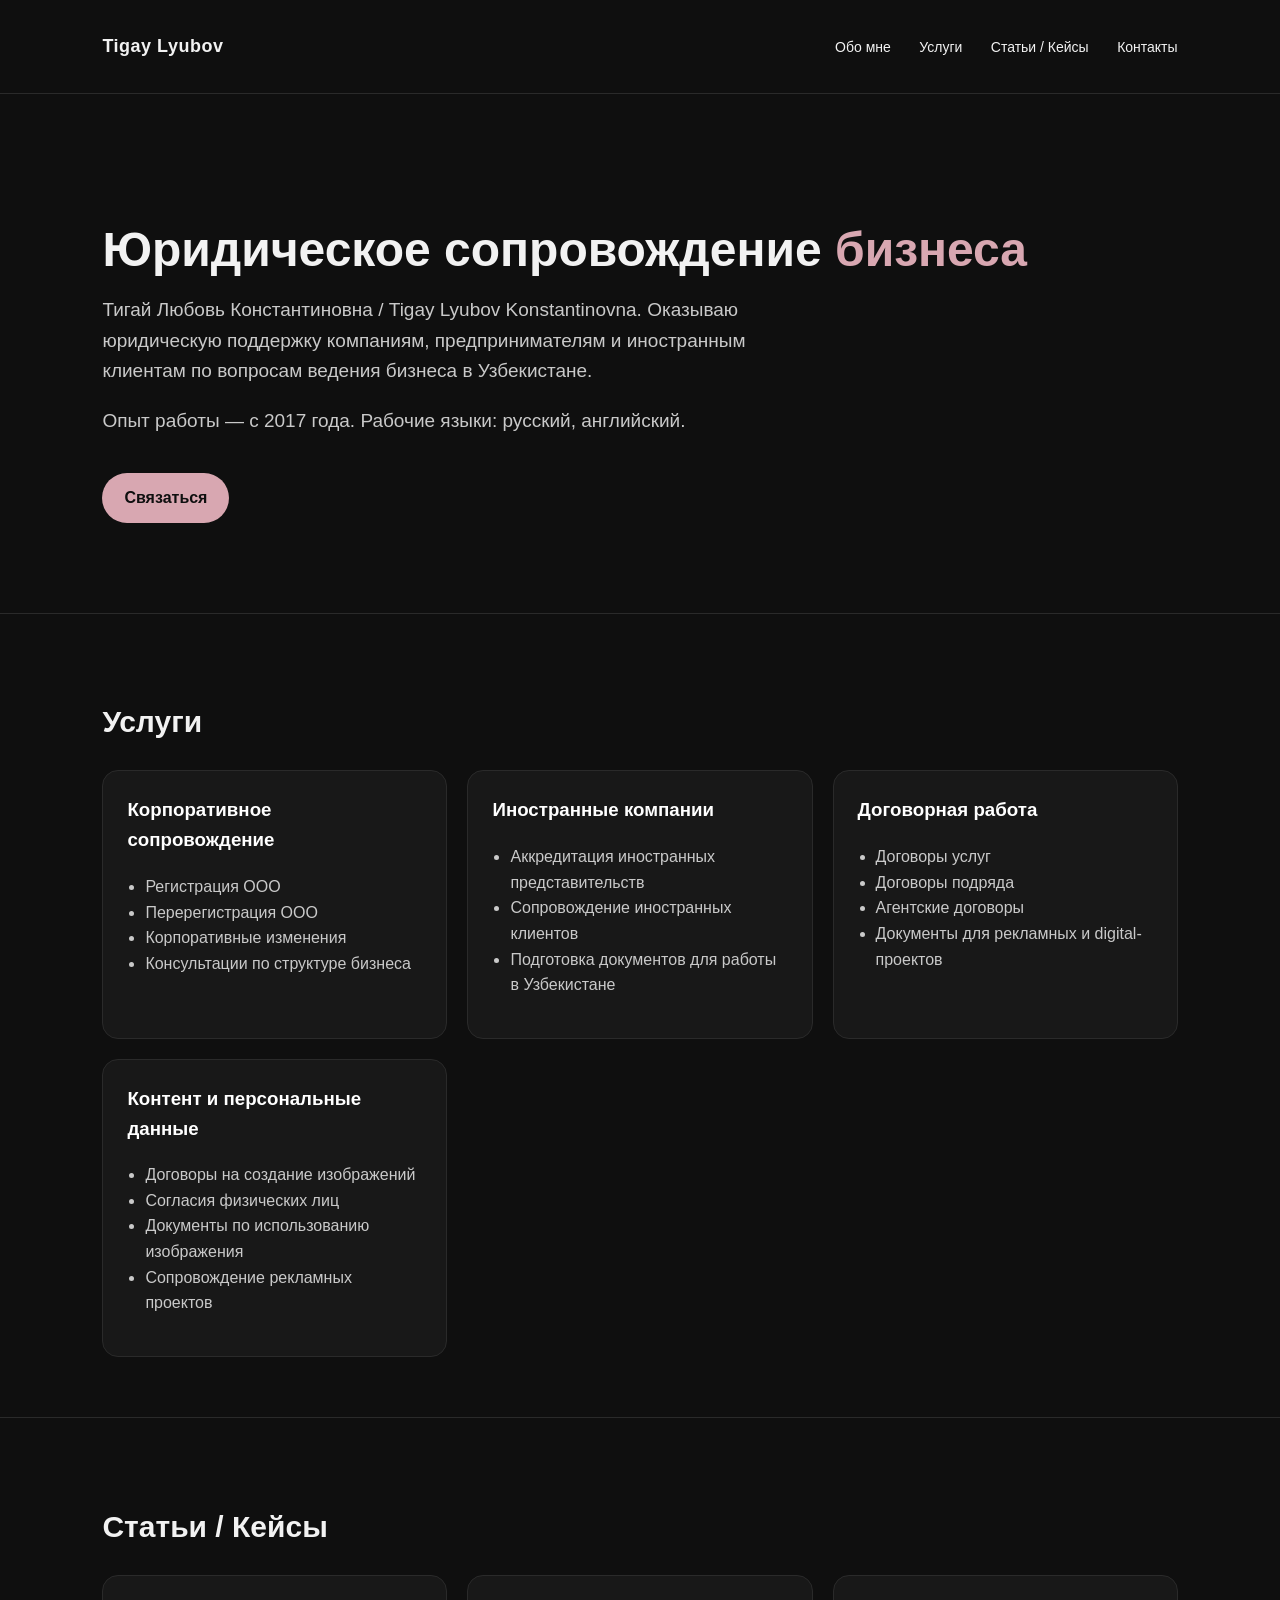
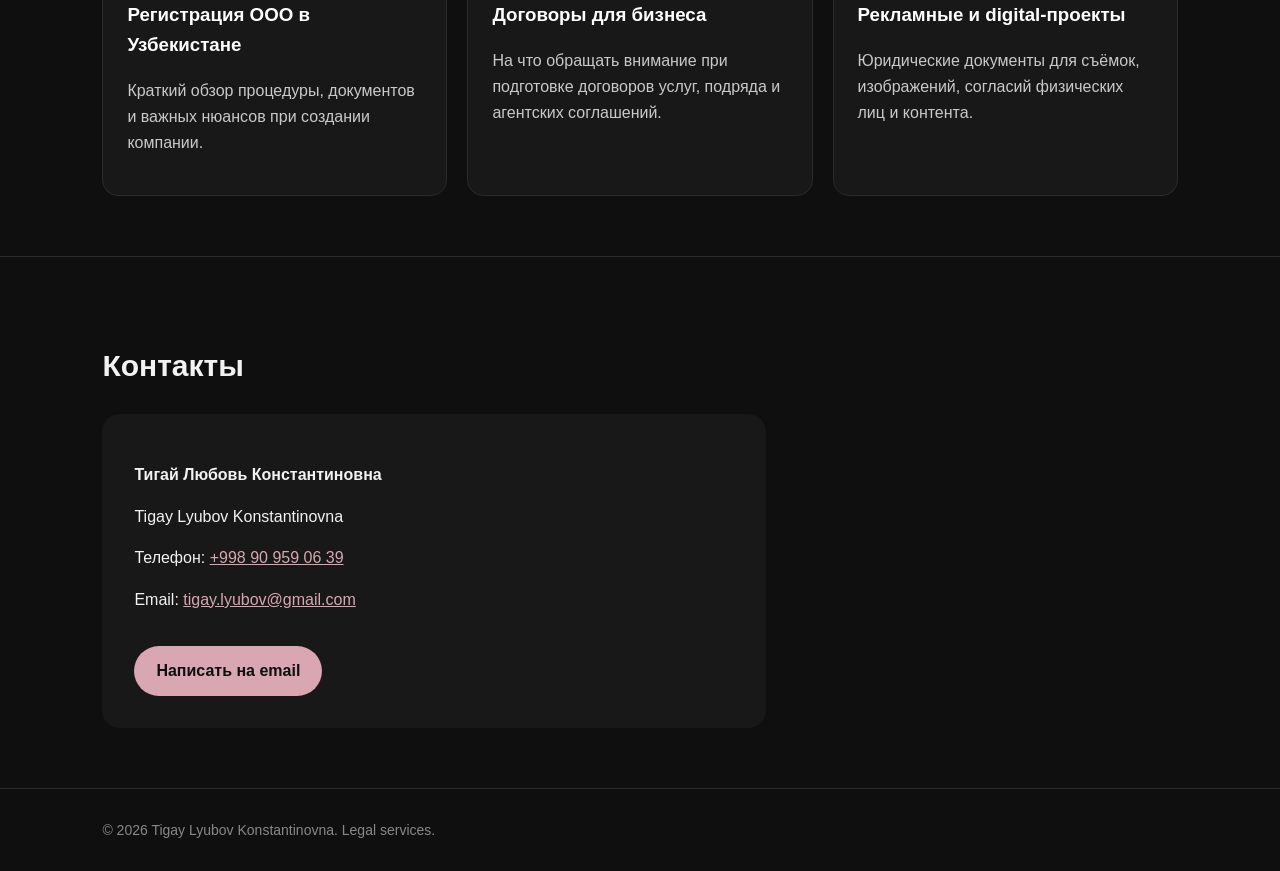
==== index.html @ 19bed178 "Create index.html" ====
<!DOCTYPE html>
<html lang="ru">
<head>
  <meta charset="UTF-8" />
  <meta name="viewport" content="width=device-width, initial-scale=1.0" />
  <title>Тигай Любовь | Legal Services</title>
  <style>
    body {
      margin: 0;
      font-family: Arial, sans-serif;
      background: #0f0f0f;
      color: #f2f2f2;
      line-height: 1.6;
    }

    header {
      padding: 32px 8%;
      display: flex;
      justify-content: space-between;
      align-items: center;
      border-bottom: 1px solid #2a2a2a;
    }

    .logo {
      font-size: 18px;
      font-weight: bold;
      letter-spacing: 0.5px;
    }

    nav a {
      color: #f2f2f2;
      text-decoration: none;
      margin-left: 24px;
      font-size: 14px;
    }

    nav a:hover {
      color: #d8a7b1;
    }

    .hero {
      padding: 90px 8%;
      max-width: 1000px;
    }

    .hero h1 {
      font-size: 48px;
      margin-bottom: 16px;
      line-height: 1.1;
    }

    .hero p {
      font-size: 19px;
      color: #c9c9c9;
      max-width: 720px;
    }

    .accent {
      color: #d8a7b1;
    }

    .section {
      padding: 60px 8%;
      border-top: 1px solid #2a2a2a;
    }

    .section h2 {
      font-size: 30px;
      margin-bottom: 24px;
    }

    .grid {
      display: grid;
      grid-template-columns: repeat(auto-fit, minmax(260px, 1fr));
      gap: 20px;
    }

    .card {
      background: #181818;
      padding: 24px;
      border-radius: 16px;
      border: 1px solid #2a2a2a;
    }

    .card h3 {
      margin-top: 0;
      color: #ffffff;
    }

    .card p, li {
      color: #c9c9c9;
    }

    ul {
      padding-left: 18px;
    }

    .contact {
      background: #181818;
      border-radius: 18px;
      padding: 32px;
      max-width: 600px;
    }

    .button {
      display: inline-block;
      margin-top: 18px;
      padding: 12px 22px;
      background: #d8a7b1;
      color: #0f0f0f;
      text-decoration: none;
      border-radius: 30px;
      font-weight: bold;
    }

    footer {
      padding: 30px 8%;
      color: #888;
      font-size: 14px;
      border-top: 1px solid #2a2a2a;
    }
  </style>
</head>
<body>

  <header>
    <div class="logo">Tigay Lyubov</div>
    <nav>
      <a href="#about">Обо мне</a>
      <a href="#services">Услуги</a>
      <a href="#cases">Статьи / Кейсы</a>
      <a href="#contacts">Контакты</a>
    </nav>
  </header>

  <section class="hero" id="about">
    <h1>Юридическое сопровождение <span class="accent">бизнеса</span></h1>
    <p>
      Тигай Любовь Константиновна / Tigay Lyubov Konstantinovna.
      Оказываю юридическую поддержку компаниям, предпринимателям и иностранным клиентам
      по вопросам ведения бизнеса в Узбекистане.
    </p>
    <p>Опыт работы — с 2017 года. Рабочие языки: русский, английский.</p>
    <a class="button" href="mailto:tigay.lyubov@gmail.com">Связаться</a>
  </section>

  <section class="section" id="services">
    <h2>Услуги</h2>
    <div class="grid">
      <div class="card">
        <h3>Корпоративное сопровождение</h3>
        <ul>
          <li>Регистрация ООО</li>
          <li>Перерегистрация ООО</li>
          <li>Корпоративные изменения</li>
          <li>Консультации по структуре бизнеса</li>
        </ul>
      </div>

      <div class="card">
        <h3>Иностранные компании</h3>
        <ul>
          <li>Аккредитация иностранных представительств</li>
          <li>Сопровождение иностранных клиентов</li>
          <li>Подготовка документов для работы в Узбекистане</li>
        </ul>
      </div>

      <div class="card">
        <h3>Договорная работа</h3>
        <ul>
          <li>Договоры услуг</li>
          <li>Договоры подряда</li>
          <li>Агентские договоры</li>
          <li>Документы для рекламных и digital-проектов</li>
        </ul>
      </div>

      <div class="card">
        <h3>Контент и персональные данные</h3>
        <ul>
          <li>Договоры на создание изображений</li>
          <li>Согласия физических лиц</li>
          <li>Документы по использованию изображения</li>
          <li>Сопровождение рекламных проектов</li>
        </ul>
      </div>
    </div>
  </section>

  <section class="section" id="cases">
    <h2>Статьи / Кейсы</h2>
    <div class="grid">
      <div class="card">
        <h3>Регистрация ООО в Узбекистане</h3>
        <p>
          Краткий обзор процедуры, документов и важных нюансов при создании компании.
        </p>
      </div>

      <div class="card">
        <h3>Договоры для бизнеса</h3>
        <p>
          На что обращать внимание при подготовке договоров услуг, подряда и агентских соглашений.
        </p>
      </div>

      <div class="card">
        <h3>Рекламные и digital-проекты</h3>
        <p>
          Юридические документы для съёмок, изображений, согласий физических лиц и контента.
        </p>
      </div>
    </div>
  </section>

  <section class="section" id="contacts">
    <h2>Контакты</h2>
    <div class="contact">
      <p><strong>Тигай Любовь Константиновна</strong></p>
      <p>Tigay Lyubov Konstantinovna</p>
      <p>Телефон: <a href="tel:+998909590639" style="color:#d8a7b1;">+998 90 959 06 39</a></p>
      <p>Email: <a href="mailto:tigay.lyubov@gmail.com" style="color:#d8a7b1;">tigay.lyubov@gmail.com</a></p>
      <a class="button" href="mailto:tigay.lyubov@gmail.com">Написать на email</a>
    </div>
  </section>

  <footer>
    © 2026 Tigay Lyubov Konstantinovna. Legal services.
  </footer>

</body>
</html>
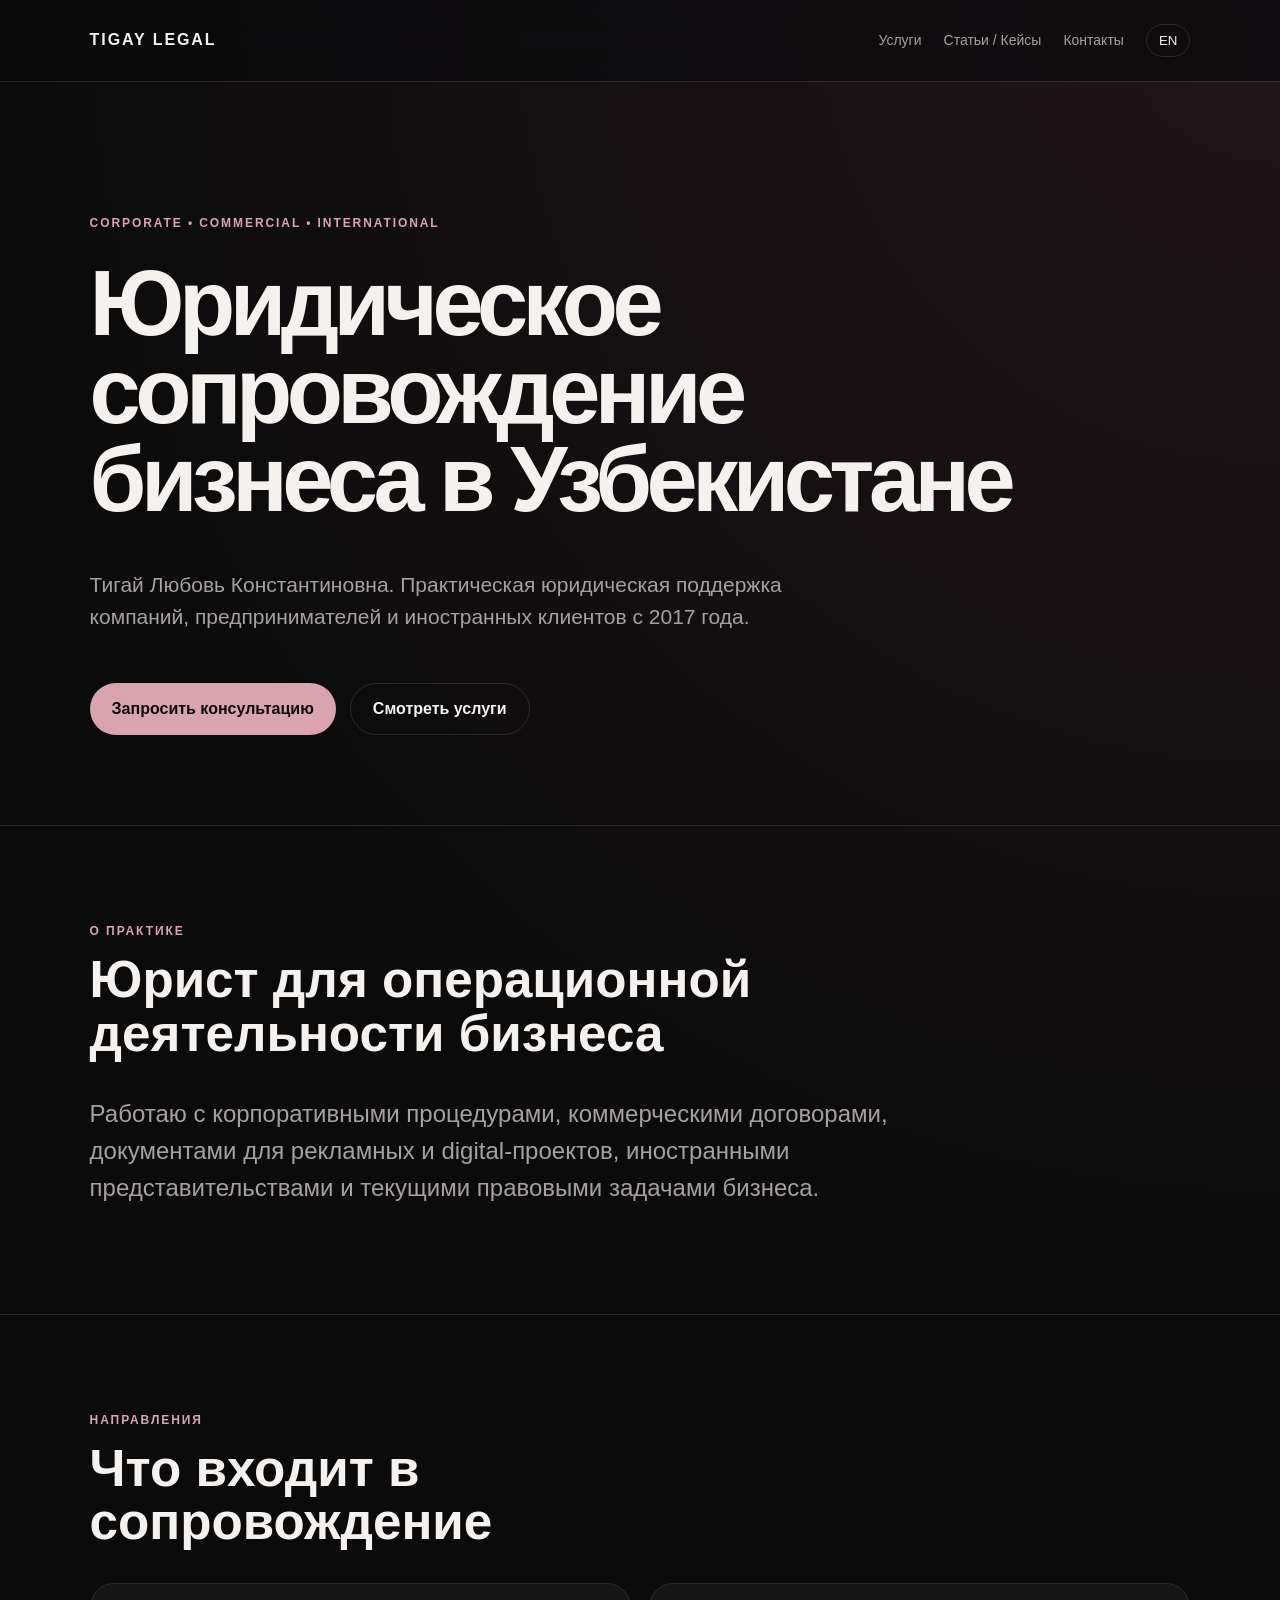
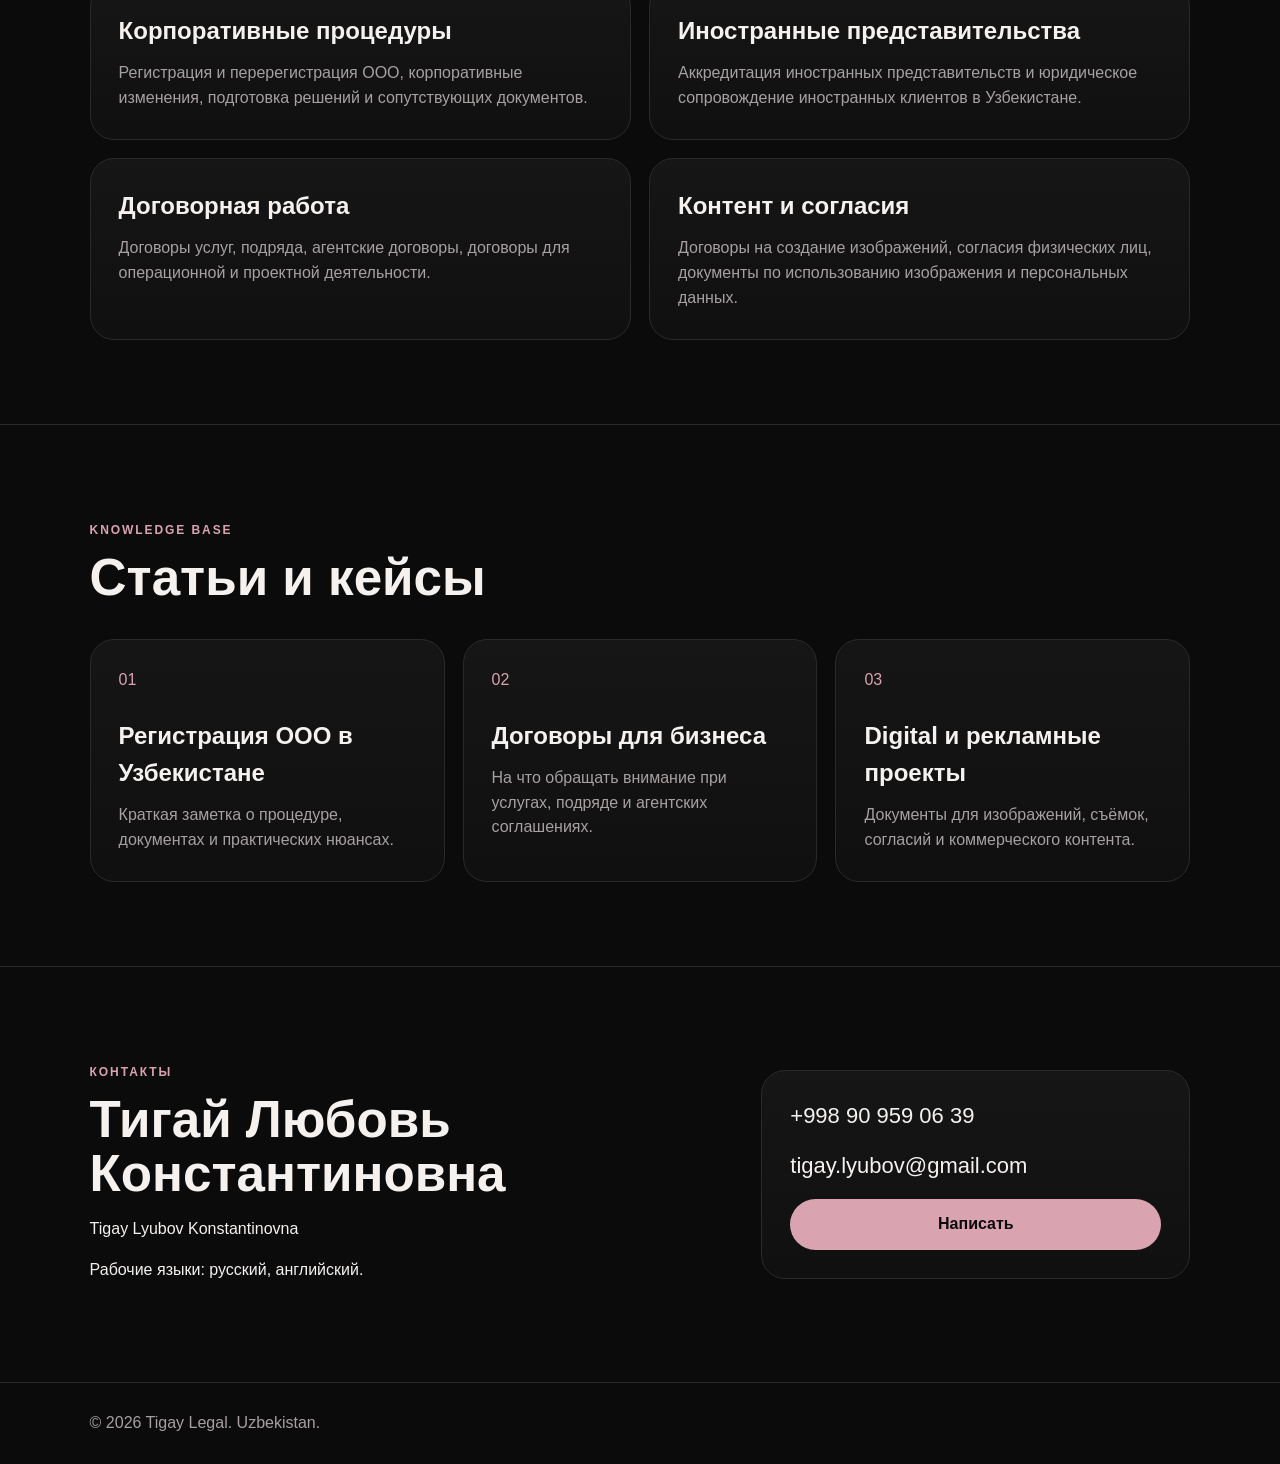
==== commit 150c60df: "Add files via upload" ====
--- a/index.html
+++ b/index.html
@@ -3,231 +3,104 @@
 <head>
   <meta charset="UTF-8" />
   <meta name="viewport" content="width=device-width, initial-scale=1.0" />
-  <title>Тигай Любовь | Legal Services</title>
-  <style>
-    body {
-      margin: 0;
-      font-family: Arial, sans-serif;
-      background: #0f0f0f;
-      color: #f2f2f2;
-      line-height: 1.6;
-    }
-
-    header {
-      padding: 32px 8%;
-      display: flex;
-      justify-content: space-between;
-      align-items: center;
-      border-bottom: 1px solid #2a2a2a;
-    }
-
-    .logo {
-      font-size: 18px;
-      font-weight: bold;
-      letter-spacing: 0.5px;
-    }
-
-    nav a {
-      color: #f2f2f2;
-      text-decoration: none;
-      margin-left: 24px;
-      font-size: 14px;
-    }
-
-    nav a:hover {
-      color: #d8a7b1;
-    }
-
-    .hero {
-      padding: 90px 8%;
-      max-width: 1000px;
-    }
-
-    .hero h1 {
-      font-size: 48px;
-      margin-bottom: 16px;
-      line-height: 1.1;
-    }
-
-    .hero p {
-      font-size: 19px;
-      color: #c9c9c9;
-      max-width: 720px;
-    }
-
-    .accent {
-      color: #d8a7b1;
-    }
-
-    .section {
-      padding: 60px 8%;
-      border-top: 1px solid #2a2a2a;
-    }
-
-    .section h2 {
-      font-size: 30px;
-      margin-bottom: 24px;
-    }
-
-    .grid {
-      display: grid;
-      grid-template-columns: repeat(auto-fit, minmax(260px, 1fr));
-      gap: 20px;
-    }
-
-    .card {
-      background: #181818;
-      padding: 24px;
-      border-radius: 16px;
-      border: 1px solid #2a2a2a;
-    }
-
-    .card h3 {
-      margin-top: 0;
-      color: #ffffff;
-    }
-
-    .card p, li {
-      color: #c9c9c9;
-    }
-
-    ul {
-      padding-left: 18px;
-    }
-
-    .contact {
-      background: #181818;
-      border-radius: 18px;
-      padding: 32px;
-      max-width: 600px;
-    }
-
-    .button {
-      display: inline-block;
-      margin-top: 18px;
-      padding: 12px 22px;
-      background: #d8a7b1;
-      color: #0f0f0f;
-      text-decoration: none;
-      border-radius: 30px;
-      font-weight: bold;
-    }
-
-    footer {
-      padding: 30px 8%;
-      color: #888;
-      font-size: 14px;
-      border-top: 1px solid #2a2a2a;
-    }
-  </style>
+  <title>Tigay Legal | Corporate & Commercial Lawyer</title>
+  <link rel="stylesheet" href="style.css" />
 </head>
 <body>
-
-  <header>
-    <div class="logo">Tigay Lyubov</div>
+  <header class="header">
+    <a class="brand" href="#top">TIGAY LEGAL</a>
     <nav>
-      <a href="#about">Обо мне</a>
-      <a href="#services">Услуги</a>
-      <a href="#cases">Статьи / Кейсы</a>
-      <a href="#contacts">Контакты</a>
+      <a href="#services" data-ru="Услуги" data-en="Services">Услуги</a>
+      <a href="#cases" data-ru="Статьи / Кейсы" data-en="Articles / Cases">Статьи / Кейсы</a>
+      <a href="#contacts" data-ru="Контакты" data-en="Contacts">Контакты</a>
+      <button id="langBtn" class="lang-btn">EN</button>
     </nav>
   </header>
 
-  <section class="hero" id="about">
-    <h1>Юридическое сопровождение <span class="accent">бизнеса</span></h1>
-    <p>
-      Тигай Любовь Константиновна / Tigay Lyubov Konstantinovna.
-      Оказываю юридическую поддержку компаниям, предпринимателям и иностранным клиентам
-      по вопросам ведения бизнеса в Узбекистане.
-    </p>
-    <p>Опыт работы — с 2017 года. Рабочие языки: русский, английский.</p>
-    <a class="button" href="mailto:tigay.lyubov@gmail.com">Связаться</a>
-  </section>
+  <main id="top">
+    <section class="hero reveal">
+      <p class="eyebrow" data-ru="Corporate • Commercial • International" data-en="Corporate • Commercial • International">Corporate • Commercial • International</p>
+      <h1 data-ru="Юридическое сопровождение бизнеса в Узбекистане" data-en="Legal Counsel for Business in Uzbekistan">Юридическое сопровождение бизнеса в Узбекистане</h1>
+      <p class="lead" data-ru="Тигай Любовь Константиновна. Практическая юридическая поддержка компаний, предпринимателей и иностранных клиентов с 2017 года." data-en="Tigay Lyubov Konstantinovna. Practical legal support for companies, entrepreneurs and foreign clients since 2017.">Тигай Любовь Константиновна. Практическая юридическая поддержка компаний, предпринимателей и иностранных клиентов с 2017 года.</p>
+      <div class="hero-actions">
+        <a class="button" href="mailto:tigay.lyubov@gmail.com" data-ru="Запросить консультацию" data-en="Request consultation">Запросить консультацию</a>
+        <a class="button ghost" href="#services" data-ru="Смотреть услуги" data-en="View services">Смотреть услуги</a>
+      </div>
+    </section>
 
-  <section class="section" id="services">
-    <h2>Услуги</h2>
-    <div class="grid">
-      <div class="card">
-        <h3>Корпоративное сопровождение</h3>
-        <ul>
-          <li>Регистрация ООО</li>
-          <li>Перерегистрация ООО</li>
-          <li>Корпоративные изменения</li>
-          <li>Консультации по структуре бизнеса</li>
-        </ul>
+    <section class="section reveal" id="about">
+      <div class="section-title">
+        <p data-ru="О практике" data-en="About practice">О практике</p>
+        <h2 data-ru="Юрист для операционной деятельности бизнеса" data-en="Business-focused legal support">Юрист для операционной деятельности бизнеса</h2>
       </div>
+      <p class="wide-text" data-ru="Работаю с корпоративными процедурами, коммерческими договорами, документами для рекламных и digital-проектов, иностранными представительствами и текущими правовыми задачами бизнеса." data-en="I work with corporate procedures, commercial contracts, documents for advertising and digital projects, foreign representative offices and day-to-day legal matters of business.">Работаю с корпоративными процедурами, коммерческими договорами, документами для рекламных и digital-проектов, иностранными представительствами и текущими правовыми задачами бизнеса.</p>
+    </section>
 
-      <div class="card">
-        <h3>Иностранные компании</h3>
-        <ul>
-          <li>Аккредитация иностранных представительств</li>
-          <li>Сопровождение иностранных клиентов</li>
-          <li>Подготовка документов для работы в Узбекистане</li>
-        </ul>
+    <section class="section reveal" id="services">
+      <div class="section-title">
+        <p data-ru="Направления" data-en="Services">Направления</p>
+        <h2 data-ru="Что входит в сопровождение" data-en="Scope of work">Что входит в сопровождение</h2>
       </div>
+      <div class="grid">
+        <article class="card">
+          <h3 data-ru="Корпоративные процедуры" data-en="Corporate procedures">Корпоративные процедуры</h3>
+          <p data-ru="Регистрация и перерегистрация ООО, корпоративные изменения, подготовка решений и сопутствующих документов." data-en="LLC registration and re-registration, corporate changes, preparation of resolutions and related documents.">Регистрация и перерегистрация ООО, корпоративные изменения, подготовка решений и сопутствующих документов.</p>
+        </article>
+        <article class="card">
+          <h3 data-ru="Иностранные представительства" data-en="Foreign representative offices">Иностранные представительства</h3>
+          <p data-ru="Аккредитация иностранных представительств и юридическое сопровождение иностранных клиентов в Узбекистане." data-en="Accreditation of foreign representative offices and legal support for foreign clients in Uzbekistan.">Аккредитация иностранных представительств и юридическое сопровождение иностранных клиентов в Узбекистане.</p>
+        </article>
+        <article class="card">
+          <h3 data-ru="Договорная работа" data-en="Commercial contracts">Договорная работа</h3>
+          <p data-ru="Договоры услуг, подряда, агентские договоры, договоры для операционной и проектной деятельности." data-en="Service, contractor and agency agreements, as well as contracts for operating and project-based activity.">Договоры услуг, подряда, агентские договоры, договоры для операционной и проектной деятельности.</p>
+        </article>
+        <article class="card">
+          <h3 data-ru="Контент и согласия" data-en="Content and consents">Контент и согласия</h3>
+          <p data-ru="Договоры на создание изображений, согласия физических лиц, документы по использованию изображения и персональных данных." data-en="Image creation agreements, individual consents, documents for use of image and personal data.">Договоры на создание изображений, согласия физических лиц, документы по использованию изображения и персональных данных.</p>
+        </article>
+      </div>
+    </section>
 
-      <div class="card">
-        <h3>Договорная работа</h3>
-        <ul>
-          <li>Договоры услуг</li>
-          <li>Договоры подряда</li>
-          <li>Агентские договоры</li>
-          <li>Документы для рекламных и digital-проектов</li>
-        </ul>
+    <section class="section reveal" id="cases">
+      <div class="section-title">
+        <p data-ru="Knowledge base" data-en="Knowledge base">Knowledge base</p>
+        <h2 data-ru="Статьи и кейсы" data-en="Articles and cases">Статьи и кейсы</h2>
       </div>
+      <div class="grid three">
+        <article class="case-card">
+          <span>01</span>
+          <h3 data-ru="Регистрация ООО в Узбекистане" data-en="LLC registration in Uzbekistan">Регистрация ООО в Узбекистане</h3>
+          <p data-ru="Краткая заметка о процедуре, документах и практических нюансах." data-en="A short note on procedure, documents and practical details.">Краткая заметка о процедуре, документах и практических нюансах.</p>
+        </article>
+        <article class="case-card">
+          <span>02</span>
+          <h3 data-ru="Договоры для бизнеса" data-en="Business contracts">Договоры для бизнеса</h3>
+          <p data-ru="На что обращать внимание при услугах, подряде и агентских соглашениях." data-en="Key points in service, contractor and agency agreements.">На что обращать внимание при услугах, подряде и агентских соглашениях.</p>
+        </article>
+        <article class="case-card">
+          <span>03</span>
+          <h3 data-ru="Digital и рекламные проекты" data-en="Digital and advertising projects">Digital и рекламные проекты</h3>
+          <p data-ru="Документы для изображений, съёмок, согласий и коммерческого контента." data-en="Documents for images, filming, consents and commercial content.">Документы для изображений, съёмок, согласий и коммерческого контента.</p>
+        </article>
+      </div>
+    </section>
 
-      <div class="card">
-        <h3>Контент и персональные данные</h3>
-        <ul>
-          <li>Договоры на создание изображений</li>
-          <li>Согласия физических лиц</li>
-          <li>Документы по использованию изображения</li>
-          <li>Сопровождение рекламных проектов</li>
-        </ul>
+    <section class="section contact-section reveal" id="contacts">
+      <div>
+        <p class="eyebrow" data-ru="Контакты" data-en="Contacts">Контакты</p>
+        <h2>Тигай Любовь Константиновна</h2>
+        <p>Tigay Lyubov Konstantinovna</p>
+        <p data-ru="Рабочие языки: русский, английский." data-en="Working languages: Russian, English.">Рабочие языки: русский, английский.</p>
       </div>
-    </div>
-  </section>
+      <div class="contact-card">
+        <a href="tel:+998909590639">+998 90 959 06 39</a>
+        <a href="mailto:tigay.lyubov@gmail.com">tigay.lyubov@gmail.com</a>
+        <a class="button" href="mailto:tigay.lyubov@gmail.com" data-ru="Написать" data-en="Send email">Написать</a>
+      </div>
+    </section>
+  </main>
 
-  <section class="section" id="cases">
-    <h2>Статьи / Кейсы</h2>
-    <div class="grid">
-      <div class="card">
-        <h3>Регистрация ООО в Узбекистане</h3>
-        <p>
-          Краткий обзор процедуры, документов и важных нюансов при создании компании.
-        </p>
-      </div>
-
-      <div class="card">
-        <h3>Договоры для бизнеса</h3>
-        <p>
-          На что обращать внимание при подготовке договоров услуг, подряда и агентских соглашений.
-        </p>
-      </div>
-
-      <div class="card">
-        <h3>Рекламные и digital-проекты</h3>
-        <p>
-          Юридические документы для съёмок, изображений, согласий физических лиц и контента.
-        </p>
-      </div>
-    </div>
-  </section>
-
-  <section class="section" id="contacts">
-    <h2>Контакты</h2>
-    <div class="contact">
-      <p><strong>Тигай Любовь Константиновна</strong></p>
-      <p>Tigay Lyubov Konstantinovna</p>
-      <p>Телефон: <a href="tel:+998909590639" style="color:#d8a7b1;">+998 90 959 06 39</a></p>
-      <p>Email: <a href="mailto:tigay.lyubov@gmail.com" style="color:#d8a7b1;">tigay.lyubov@gmail.com</a></p>
-      <a class="button" href="mailto:tigay.lyubov@gmail.com">Написать на email</a>
-    </div>
-  </section>
-
-  <footer>
-    © 2026 Tigay Lyubov Konstantinovna. Legal services.
-  </footer>
-
+  <footer>© 2026 Tigay Legal. Uzbekistan.</footer>
+  <script src="script.js"></script>
 </body>
-</html> 
+</html>
--- a/style.css
+++ b/style.css
@@ -0,0 +1 @@
+:root{--bg:#0b0b0c;--panel:#151517;--text:#f4f1ef;--muted:#a7a0a0;--line:#2a292c;--accent:#d9a3b0}*{box-sizing:border-box}html{scroll-behavior:smooth}body{margin:0;background:radial-gradient(circle at top right,#21151a 0,#0b0b0c 38%);color:var(--text);font-family:Inter,Arial,sans-serif;line-height:1.55}.header{position:sticky;top:0;z-index:10;display:flex;justify-content:space-between;align-items:center;padding:24px 7%;backdrop-filter:blur(18px);background:rgba(11,11,12,.72);border-bottom:1px solid var(--line)}.brand{color:var(--text);font-weight:700;letter-spacing:.12em;text-decoration:none}nav{display:flex;gap:22px;align-items:center}nav a{color:var(--muted);text-decoration:none;font-size:14px}nav a:hover{color:var(--accent)}.lang-btn{border:1px solid var(--line);background:transparent;color:var(--text);border-radius:999px;padding:8px 12px;cursor:pointer}.hero{min-height:78vh;padding:120px 7% 90px;display:flex;flex-direction:column;justify-content:center;max-width:1120px}.eyebrow,.section-title p{color:var(--accent);text-transform:uppercase;letter-spacing:.16em;font-size:12px;font-weight:700}.hero h1{font-size:clamp(44px,8vw,92px);line-height:.96;margin:14px 0 24px;letter-spacing:-.06em}.lead{max-width:760px;color:var(--muted);font-size:21px}.hero-actions{display:flex;gap:14px;flex-wrap:wrap;margin-top:28px}.button{display:inline-flex;align-items:center;justify-content:center;background:var(--accent);color:#0b0b0c;text-decoration:none;border-radius:999px;padding:13px 22px;font-weight:700}.button.ghost{background:transparent;color:var(--text);border:1px solid var(--line)}.section{padding:84px 7%;border-top:1px solid var(--line)}.section-title{max-width:720px;margin-bottom:34px}.section h2{font-size:clamp(30px,4vw,54px);line-height:1.05;margin:0}.wide-text{max-width:900px;font-size:24px;color:var(--muted)}.grid{display:grid;grid-template-columns:repeat(2,minmax(0,1fr));gap:18px}.grid.three{grid-template-columns:repeat(3,minmax(0,1fr))}.card,.case-card,.contact-card{background:linear-gradient(180deg,rgba(255,255,255,.045),rgba(255,255,255,.018));border:1px solid var(--line);border-radius:24px;padding:28px}.card h3,.case-card h3{font-size:24px;margin:0 0 12px}.card p,.case-card p{color:var(--muted);margin:0}.case-card span{display:block;color:var(--accent);margin-bottom:24px}.contact-section{display:grid;grid-template-columns:1.2fr .8fr;gap:28px;align-items:center}.contact-card{display:flex;flex-direction:column;gap:16px}.contact-card a:not(.button){color:var(--text);font-size:22px;text-decoration:none}footer{padding:28px 7%;color:var(--muted);border-top:1px solid var(--line)}.reveal{opacity:0;transform:translateY(18px);transition:.7s ease}.reveal.visible{opacity:1;transform:none}@media(max-width:760px){.header{align-items:flex-start;gap:18px;flex-direction:column}nav{flex-wrap:wrap}.hero{padding-top:80px}.grid,.grid.three,.contact-section{grid-template-columns:1fr}.wide-text{font-size:20px}.contact-card a:not(.button){font-size:18px}}
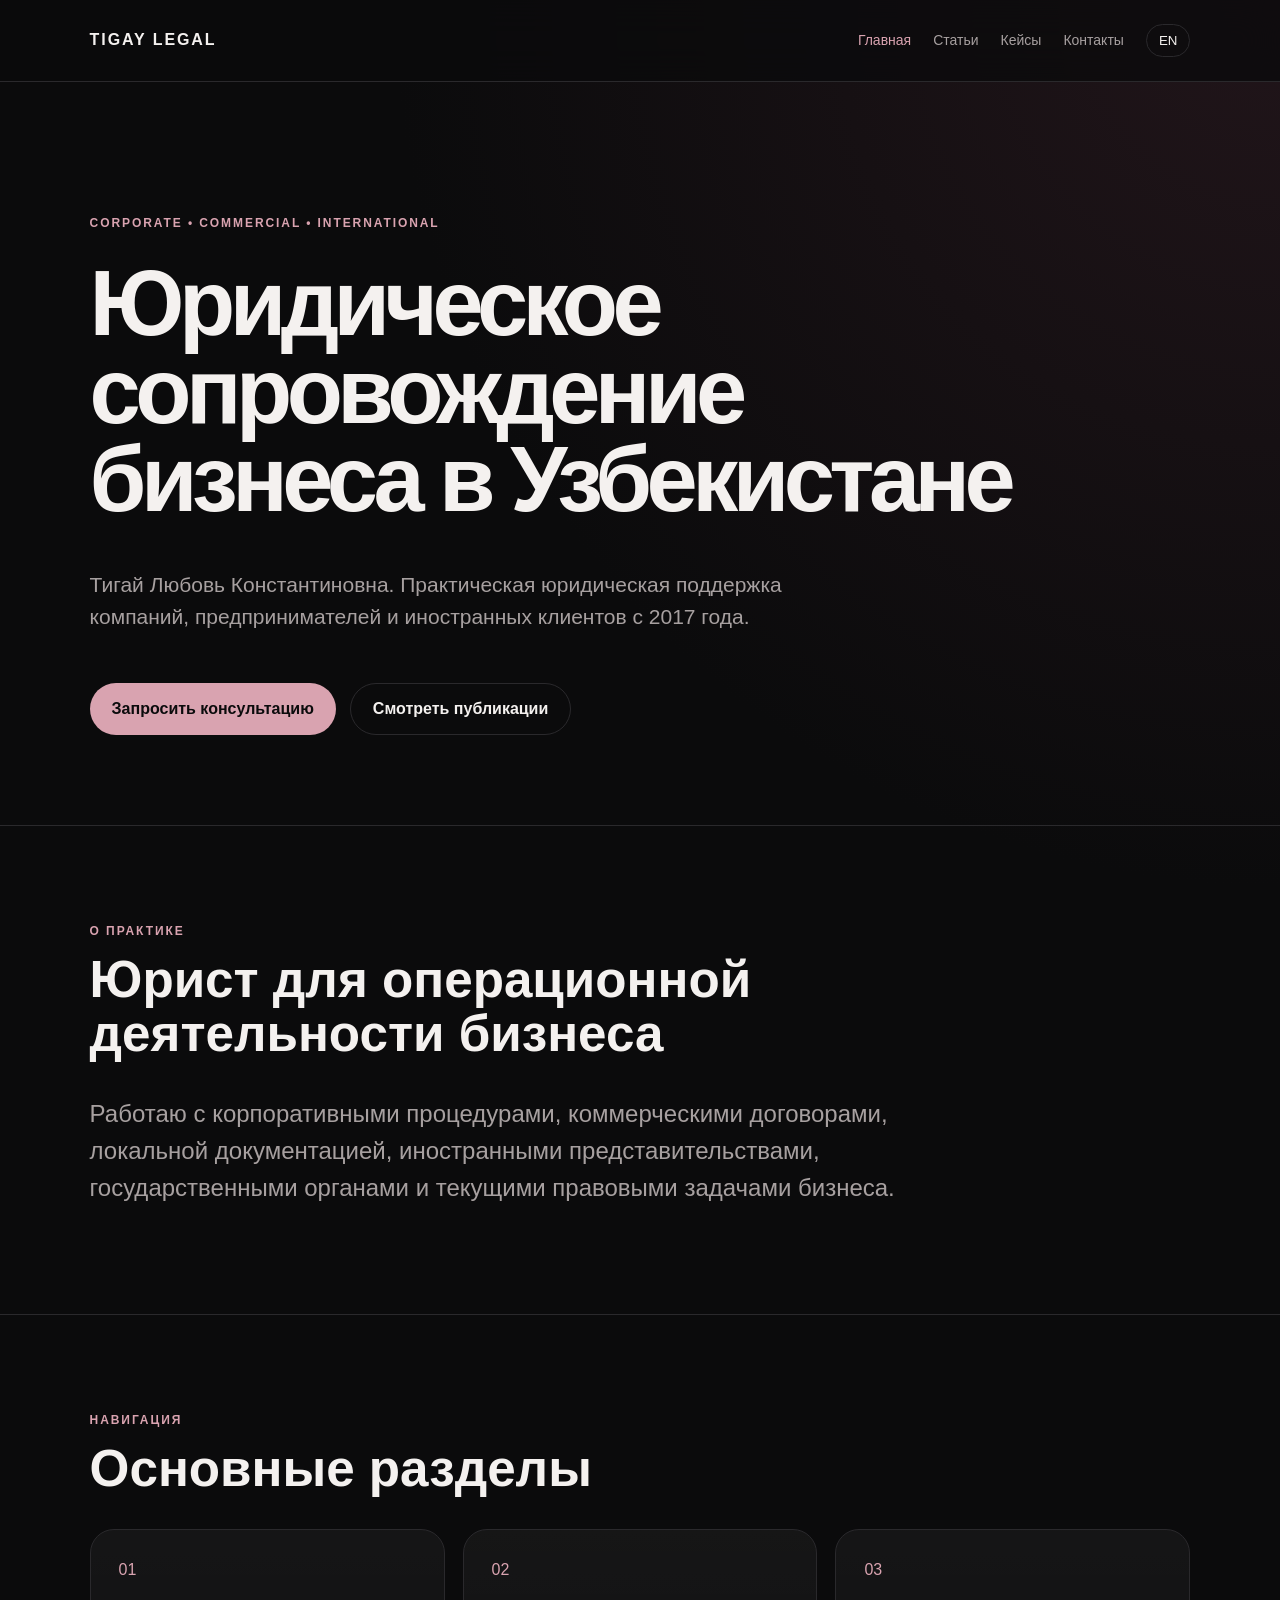
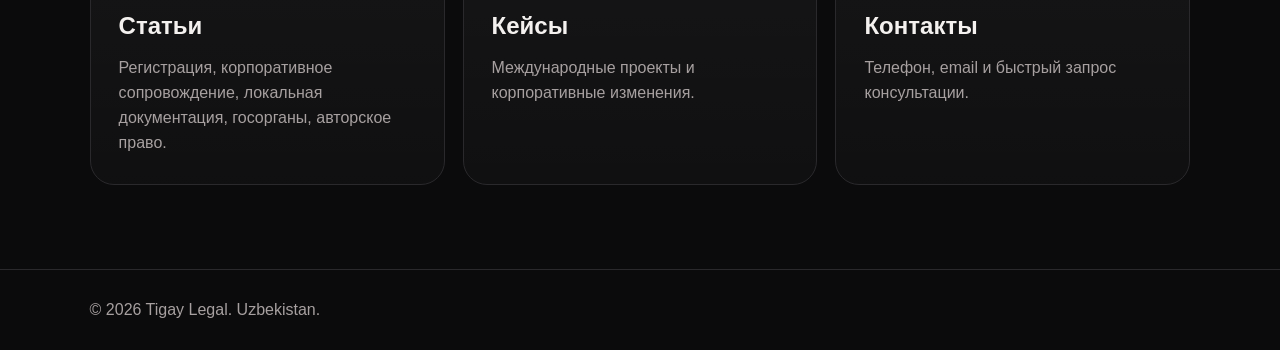
==== commit 4e7cab49: "Add files via upload" ====
--- a/index.html
+++ b/index.html
@@ -8,94 +8,44 @@
 </head>
 <body>
   <header class="header">
-    <a class="brand" href="#top">TIGAY LEGAL</a>
+    <a class="brand" href="index.html">TIGAY LEGAL</a>
     <nav>
-      <a href="#services" data-ru="Услуги" data-en="Services">Услуги</a>
-      <a href="#cases" data-ru="Статьи / Кейсы" data-en="Articles / Cases">Статьи / Кейсы</a>
-      <a href="#contacts" data-ru="Контакты" data-en="Contacts">Контакты</a>
+      <a class="active" href="index.html" data-ru="Главная" data-en="Home">Главная</a>
+      <a href="articles.html" data-ru="Статьи" data-en="Articles">Статьи</a>
+      <a href="cases.html" data-ru="Кейсы" data-en="Cases">Кейсы</a>
+      <a href="contacts.html" data-ru="Контакты" data-en="Contacts">Контакты</a>
       <button id="langBtn" class="lang-btn">EN</button>
     </nav>
   </header>
 
-  <main id="top">
+  <main>
     <section class="hero reveal">
       <p class="eyebrow" data-ru="Corporate • Commercial • International" data-en="Corporate • Commercial • International">Corporate • Commercial • International</p>
       <h1 data-ru="Юридическое сопровождение бизнеса в Узбекистане" data-en="Legal Counsel for Business in Uzbekistan">Юридическое сопровождение бизнеса в Узбекистане</h1>
       <p class="lead" data-ru="Тигай Любовь Константиновна. Практическая юридическая поддержка компаний, предпринимателей и иностранных клиентов с 2017 года." data-en="Tigay Lyubov Konstantinovna. Practical legal support for companies, entrepreneurs and foreign clients since 2017.">Тигай Любовь Константиновна. Практическая юридическая поддержка компаний, предпринимателей и иностранных клиентов с 2017 года.</p>
       <div class="hero-actions">
-        <a class="button" href="mailto:tigay.lyubov@gmail.com" data-ru="Запросить консультацию" data-en="Request consultation">Запросить консультацию</a>
-        <a class="button ghost" href="#services" data-ru="Смотреть услуги" data-en="View services">Смотреть услуги</a>
+        <a class="button" href="contacts.html" data-ru="Запросить консультацию" data-en="Request consultation">Запросить консультацию</a>
+        <a class="button ghost" href="articles.html" data-ru="Смотреть публикации" data-en="View publications">Смотреть публикации</a>
       </div>
     </section>
 
-    <section class="section reveal" id="about">
+    <section class="section reveal">
       <div class="section-title">
         <p data-ru="О практике" data-en="About practice">О практике</p>
         <h2 data-ru="Юрист для операционной деятельности бизнеса" data-en="Business-focused legal support">Юрист для операционной деятельности бизнеса</h2>
       </div>
-      <p class="wide-text" data-ru="Работаю с корпоративными процедурами, коммерческими договорами, документами для рекламных и digital-проектов, иностранными представительствами и текущими правовыми задачами бизнеса." data-en="I work with corporate procedures, commercial contracts, documents for advertising and digital projects, foreign representative offices and day-to-day legal matters of business.">Работаю с корпоративными процедурами, коммерческими договорами, документами для рекламных и digital-проектов, иностранными представительствами и текущими правовыми задачами бизнеса.</p>
+      <p class="wide-text" data-ru="Работаю с корпоративными процедурами, коммерческими договорами, локальной документацией, иностранными представительствами, государственными органами и текущими правовыми задачами бизнеса." data-en="I work with corporate procedures, commercial contracts, local documentation, foreign representative offices, public authorities and day-to-day legal matters of business.">Работаю с корпоративными процедурами, коммерческими договорами, локальной документацией, иностранными представительствами, государственными органами и текущими правовыми задачами бизнеса.</p>
     </section>
 
-    <section class="section reveal" id="services">
+    <section class="section reveal">
       <div class="section-title">
-        <p data-ru="Направления" data-en="Services">Направления</p>
-        <h2 data-ru="Что входит в сопровождение" data-en="Scope of work">Что входит в сопровождение</h2>
-      </div>
-      <div class="grid">
-        <article class="card">
-          <h3 data-ru="Корпоративные процедуры" data-en="Corporate procedures">Корпоративные процедуры</h3>
-          <p data-ru="Регистрация и перерегистрация ООО, корпоративные изменения, подготовка решений и сопутствующих документов." data-en="LLC registration and re-registration, corporate changes, preparation of resolutions and related documents.">Регистрация и перерегистрация ООО, корпоративные изменения, подготовка решений и сопутствующих документов.</p>
-        </article>
-        <article class="card">
-          <h3 data-ru="Иностранные представительства" data-en="Foreign representative offices">Иностранные представительства</h3>
-          <p data-ru="Аккредитация иностранных представительств и юридическое сопровождение иностранных клиентов в Узбекистане." data-en="Accreditation of foreign representative offices and legal support for foreign clients in Uzbekistan.">Аккредитация иностранных представительств и юридическое сопровождение иностранных клиентов в Узбекистане.</p>
-        </article>
-        <article class="card">
-          <h3 data-ru="Договорная работа" data-en="Commercial contracts">Договорная работа</h3>
-          <p data-ru="Договоры услуг, подряда, агентские договоры, договоры для операционной и проектной деятельности." data-en="Service, contractor and agency agreements, as well as contracts for operating and project-based activity.">Договоры услуг, подряда, агентские договоры, договоры для операционной и проектной деятельности.</p>
-        </article>
-        <article class="card">
-          <h3 data-ru="Контент и согласия" data-en="Content and consents">Контент и согласия</h3>
-          <p data-ru="Договоры на создание изображений, согласия физических лиц, документы по использованию изображения и персональных данных." data-en="Image creation agreements, individual consents, documents for use of image and personal data.">Договоры на создание изображений, согласия физических лиц, документы по использованию изображения и персональных данных.</p>
-        </article>
-      </div>
-    </section>
-
-    <section class="section reveal" id="cases">
-      <div class="section-title">
-        <p data-ru="Knowledge base" data-en="Knowledge base">Knowledge base</p>
-        <h2 data-ru="Статьи и кейсы" data-en="Articles and cases">Статьи и кейсы</h2>
+        <p data-ru="Навигация" data-en="Navigation">Навигация</p>
+        <h2 data-ru="Основные разделы" data-en="Main sections">Основные разделы</h2>
       </div>
       <div class="grid three">
-        <article class="case-card">
-          <span>01</span>
-          <h3 data-ru="Регистрация ООО в Узбекистане" data-en="LLC registration in Uzbekistan">Регистрация ООО в Узбекистане</h3>
-          <p data-ru="Краткая заметка о процедуре, документах и практических нюансах." data-en="A short note on procedure, documents and practical details.">Краткая заметка о процедуре, документах и практических нюансах.</p>
-        </article>
-        <article class="case-card">
-          <span>02</span>
-          <h3 data-ru="Договоры для бизнеса" data-en="Business contracts">Договоры для бизнеса</h3>
-          <p data-ru="На что обращать внимание при услугах, подряде и агентских соглашениях." data-en="Key points in service, contractor and agency agreements.">На что обращать внимание при услугах, подряде и агентских соглашениях.</p>
-        </article>
-        <article class="case-card">
-          <span>03</span>
-          <h3 data-ru="Digital и рекламные проекты" data-en="Digital and advertising projects">Digital и рекламные проекты</h3>
-          <p data-ru="Документы для изображений, съёмок, согласий и коммерческого контента." data-en="Documents for images, filming, consents and commercial content.">Документы для изображений, съёмок, согласий и коммерческого контента.</p>
-        </article>
-      </div>
-    </section>
-
-    <section class="section contact-section reveal" id="contacts">
-      <div>
-        <p class="eyebrow" data-ru="Контакты" data-en="Contacts">Контакты</p>
-        <h2>Тигай Любовь Константиновна</h2>
-        <p>Tigay Lyubov Konstantinovna</p>
-        <p data-ru="Рабочие языки: русский, английский." data-en="Working languages: Russian, English.">Рабочие языки: русский, английский.</p>
-      </div>
-      <div class="contact-card">
-        <a href="tel:+998909590639">+998 90 959 06 39</a>
-        <a href="mailto:tigay.lyubov@gmail.com">tigay.lyubov@gmail.com</a>
-        <a class="button" href="mailto:tigay.lyubov@gmail.com" data-ru="Написать" data-en="Send email">Написать</a>
+        <article class="case-card"><span>01</span><h3 data-ru="Статьи" data-en="Articles">Статьи</h3><p data-ru="Регистрация, корпоративное сопровождение, локальная документация, госорганы, авторское право." data-en="Registration, corporate support, local documentation, public authorities and copyright.">Регистрация, корпоративное сопровождение, локальная документация, госорганы, авторское право.</p></article>
+        <article class="case-card"><span>02</span><h3 data-ru="Кейсы" data-en="Cases">Кейсы</h3><p data-ru="Международные проекты и корпоративные изменения." data-en="International projects and corporate changes.">Международные проекты и корпоративные изменения.</p></article>
+        <article class="case-card"><span>03</span><h3 data-ru="Контакты" data-en="Contacts">Контакты</h3><p data-ru="Телефон, email и быстрый запрос консультации." data-en="Phone, email and quick consultation request.">Телефон, email и быстрый запрос консультации.</p></article>
       </div>
     </section>
   </main>
--- a/style.css
+++ b/style.css
@@ -1 +1 @@
-:root{--bg:#0b0b0c;--panel:#151517;--text:#f4f1ef;--muted:#a7a0a0;--line:#2a292c;--accent:#d9a3b0}*{box-sizing:border-box}html{scroll-behavior:smooth}body{margin:0;background:radial-gradient(circle at top right,#21151a 0,#0b0b0c 38%);color:var(--text);font-family:Inter,Arial,sans-serif;line-height:1.55}.header{position:sticky;top:0;z-index:10;display:flex;justify-content:space-between;align-items:center;padding:24px 7%;backdrop-filter:blur(18px);background:rgba(11,11,12,.72);border-bottom:1px solid var(--line)}.brand{color:var(--text);font-weight:700;letter-spacing:.12em;text-decoration:none}nav{display:flex;gap:22px;align-items:center}nav a{color:var(--muted);text-decoration:none;font-size:14px}nav a:hover{color:var(--accent)}.lang-btn{border:1px solid var(--line);background:transparent;color:var(--text);border-radius:999px;padding:8px 12px;cursor:pointer}.hero{min-height:78vh;padding:120px 7% 90px;display:flex;flex-direction:column;justify-content:center;max-width:1120px}.eyebrow,.section-title p{color:var(--accent);text-transform:uppercase;letter-spacing:.16em;font-size:12px;font-weight:700}.hero h1{font-size:clamp(44px,8vw,92px);line-height:.96;margin:14px 0 24px;letter-spacing:-.06em}.lead{max-width:760px;color:var(--muted);font-size:21px}.hero-actions{display:flex;gap:14px;flex-wrap:wrap;margin-top:28px}.button{display:inline-flex;align-items:center;justify-content:center;background:var(--accent);color:#0b0b0c;text-decoration:none;border-radius:999px;padding:13px 22px;font-weight:700}.button.ghost{background:transparent;color:var(--text);border:1px solid var(--line)}.section{padding:84px 7%;border-top:1px solid var(--line)}.section-title{max-width:720px;margin-bottom:34px}.section h2{font-size:clamp(30px,4vw,54px);line-height:1.05;margin:0}.wide-text{max-width:900px;font-size:24px;color:var(--muted)}.grid{display:grid;grid-template-columns:repeat(2,minmax(0,1fr));gap:18px}.grid.three{grid-template-columns:repeat(3,minmax(0,1fr))}.card,.case-card,.contact-card{background:linear-gradient(180deg,rgba(255,255,255,.045),rgba(255,255,255,.018));border:1px solid var(--line);border-radius:24px;padding:28px}.card h3,.case-card h3{font-size:24px;margin:0 0 12px}.card p,.case-card p{color:var(--muted);margin:0}.case-card span{display:block;color:var(--accent);margin-bottom:24px}.contact-section{display:grid;grid-template-columns:1.2fr .8fr;gap:28px;align-items:center}.contact-card{display:flex;flex-direction:column;gap:16px}.contact-card a:not(.button){color:var(--text);font-size:22px;text-decoration:none}footer{padding:28px 7%;color:var(--muted);border-top:1px solid var(--line)}.reveal{opacity:0;transform:translateY(18px);transition:.7s ease}.reveal.visible{opacity:1;transform:none}@media(max-width:760px){.header{align-items:flex-start;gap:18px;flex-direction:column}nav{flex-wrap:wrap}.hero{padding-top:80px}.grid,.grid.three,.contact-section{grid-template-columns:1fr}.wide-text{font-size:20px}.contact-card a:not(.button){font-size:18px}}
+:root{--bg:#0b0b0c;--panel:#151517;--text:#f4f1ef;--muted:#a7a0a0;--line:#2a292c;--accent:#d9a3b0}*{box-sizing:border-box}html{scroll-behavior:smooth}body{margin:0;background:radial-gradient(circle at top right,#21151a 0,#0b0b0c 38%);color:var(--text);font-family:Inter,Arial,sans-serif;line-height:1.55}.header{position:sticky;top:0;z-index:10;display:flex;justify-content:space-between;align-items:center;padding:24px 7%;backdrop-filter:blur(18px);background:rgba(11,11,12,.78);border-bottom:1px solid var(--line)}.brand{color:var(--text);font-weight:700;letter-spacing:.12em;text-decoration:none}nav{display:flex;gap:22px;align-items:center;flex-wrap:wrap}nav a{color:var(--muted);text-decoration:none;font-size:14px}nav a:hover,nav a.active{color:var(--accent)}.lang-btn{border:1px solid var(--line);background:transparent;color:var(--text);border-radius:999px;padding:8px 12px;cursor:pointer}.hero{min-height:78vh;padding:120px 7% 90px;display:flex;flex-direction:column;justify-content:center;max-width:1120px}.eyebrow,.section-title p{color:var(--accent);text-transform:uppercase;letter-spacing:.16em;font-size:12px;font-weight:700}.hero h1{font-size:clamp(44px,8vw,92px);line-height:.96;margin:14px 0 24px;letter-spacing:-.06em}.lead{max-width:760px;color:var(--muted);font-size:21px}.hero-actions{display:flex;gap:14px;flex-wrap:wrap;margin-top:28px}.button{display:inline-flex;align-items:center;justify-content:center;background:var(--accent);color:#0b0b0c;text-decoration:none;border-radius:999px;padding:13px 22px;font-weight:700}.button.ghost{background:transparent;color:var(--text);border:1px solid var(--line)}.section{padding:84px 7%;border-top:1px solid var(--line)}.page-hero{padding:92px 7% 60px;max-width:1100px}.page-hero h1{font-size:clamp(42px,7vw,82px);line-height:.98;margin:12px 0 20px;letter-spacing:-.05em}.section-title{max-width:760px;margin-bottom:34px}.section h2{font-size:clamp(30px,4vw,54px);line-height:1.05;margin:0}.wide-text{max-width:900px;font-size:24px;color:var(--muted)}.grid{display:grid;grid-template-columns:repeat(2,minmax(0,1fr));gap:18px}.grid.three{grid-template-columns:repeat(3,minmax(0,1fr))}.card,.case-card,.contact-card{background:linear-gradient(180deg,rgba(255,255,255,.045),rgba(255,255,255,.018));border:1px solid var(--line);border-radius:24px;padding:28px}.card h3,.case-card h3{font-size:24px;margin:0 0 12px}.card p,.case-card p{color:var(--muted);margin:0}.case-card span{display:block;color:var(--accent);margin-bottom:24px}.list-card{display:flex;flex-direction:column;gap:10px}.list-card a{color:var(--text);text-decoration:none;font-size:22px}.list-card a:hover{color:var(--accent)}.contact-section{display:grid;grid-template-columns:1.2fr .8fr;gap:28px;align-items:center}.contact-card{display:flex;flex-direction:column;gap:16px}.contact-card a:not(.button){color:var(--text);font-size:22px;text-decoration:none}footer{padding:28px 7%;color:var(--muted);border-top:1px solid var(--line)}.reveal{opacity:0;transform:translateY(18px);transition:.7s ease}.reveal.visible{opacity:1;transform:none}@media(max-width:760px){.header{align-items:flex-start;gap:18px;flex-direction:column}nav{gap:14px}.hero{padding-top:80px}.grid,.grid.three,.contact-section{grid-template-columns:1fr}.wide-text{font-size:20px}.contact-card a:not(.button),.list-card a{font-size:18px}}
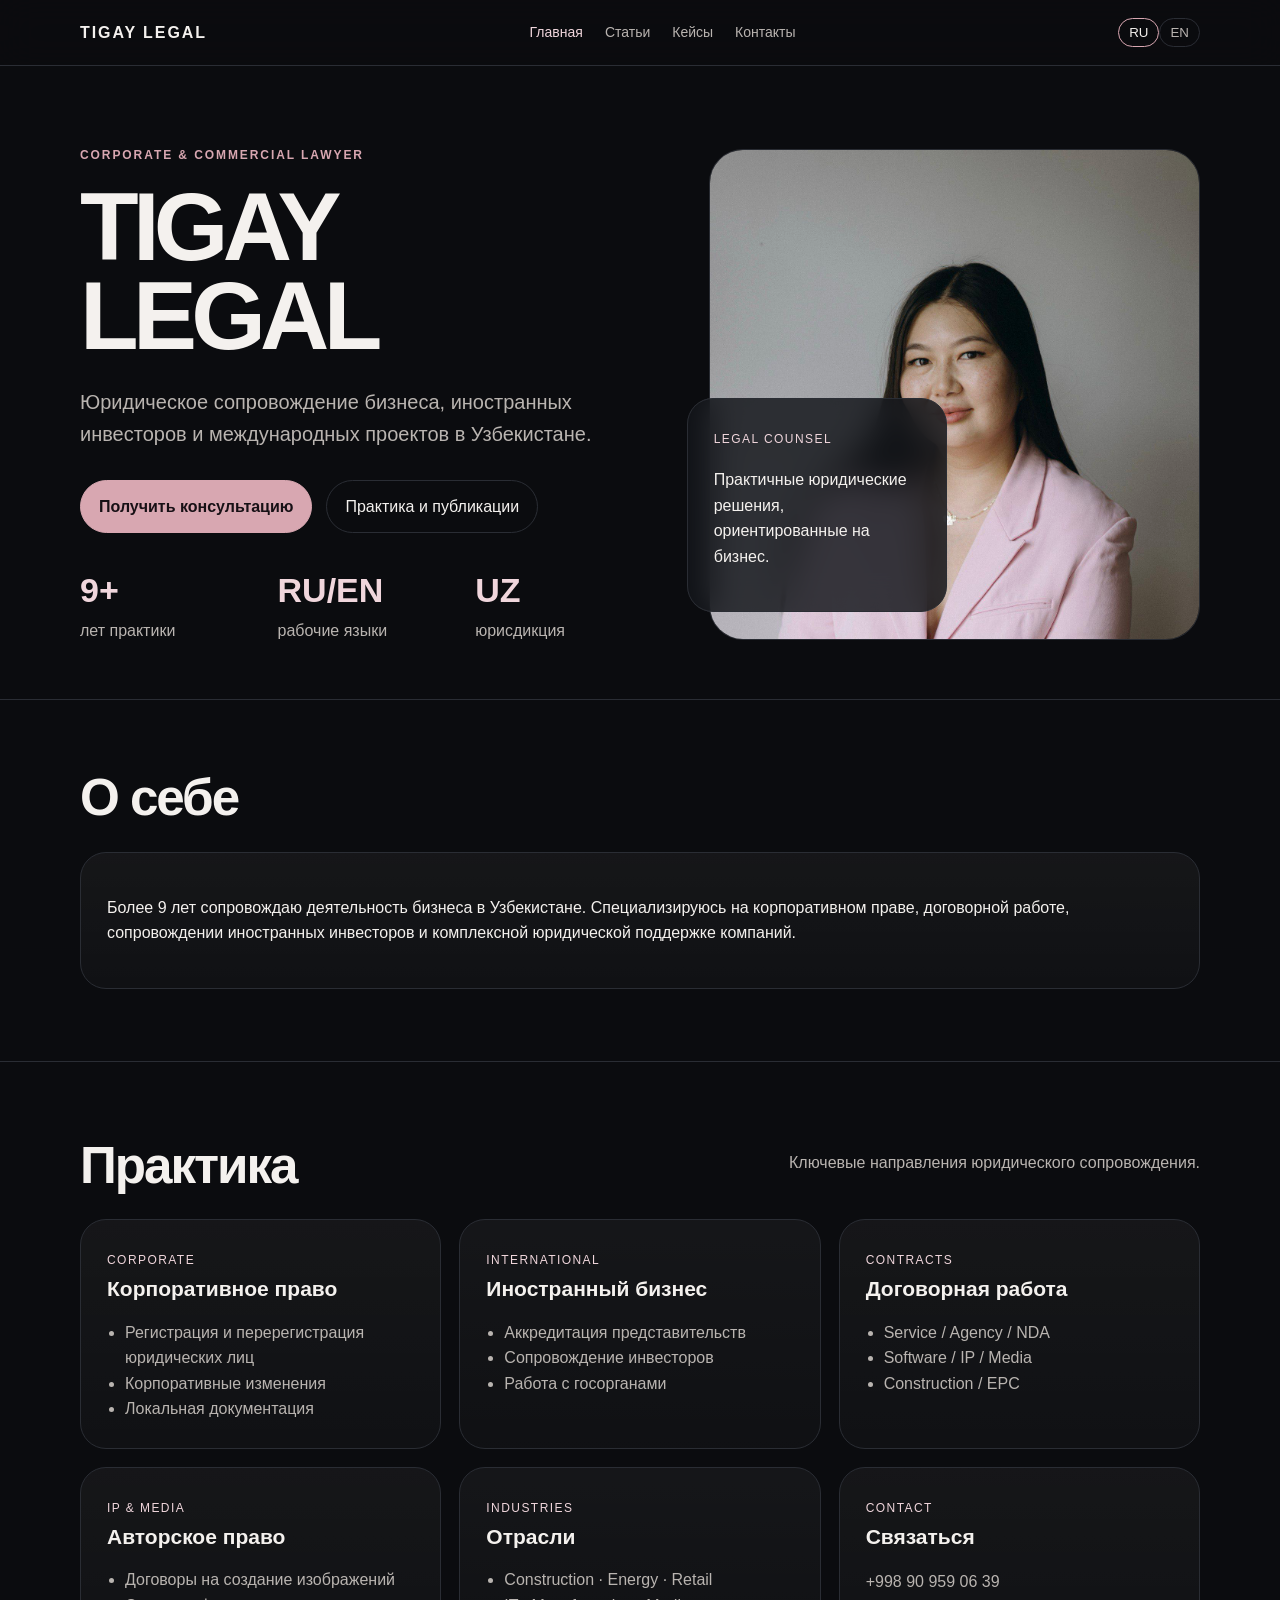
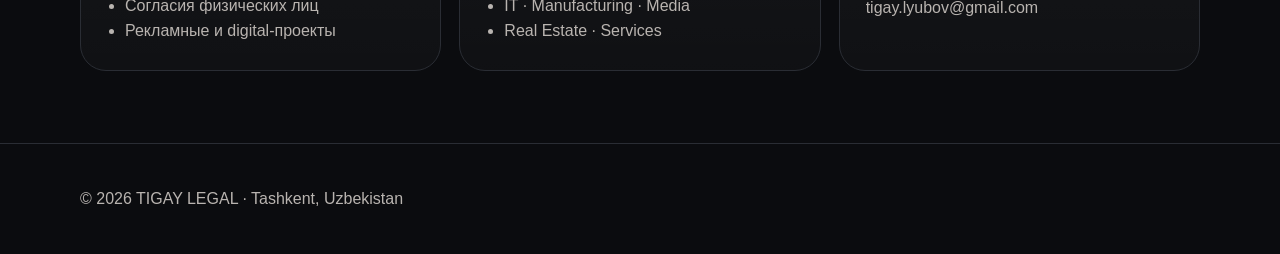
==== commit 02e6135e: "Add files via upload" ====
--- a/index.html
+++ b/index.html
@@ -1,56 +1,7 @@
-<!DOCTYPE html>
-<html lang="ru">
-<head>
-  <meta charset="UTF-8" />
-  <meta name="viewport" content="width=device-width, initial-scale=1.0" />
-  <title>Tigay Legal | Corporate & Commercial Lawyer</title>
-  <link rel="stylesheet" href="style.css" />
-</head>
-<body>
-  <header class="header">
-    <a class="brand" href="index.html">TIGAY LEGAL</a>
-    <nav>
-      <a class="active" href="index.html" data-ru="Главная" data-en="Home">Главная</a>
-      <a href="articles.html" data-ru="Статьи" data-en="Articles">Статьи</a>
-      <a href="cases.html" data-ru="Кейсы" data-en="Cases">Кейсы</a>
-      <a href="contacts.html" data-ru="Контакты" data-en="Contacts">Контакты</a>
-      <button id="langBtn" class="lang-btn">EN</button>
-    </nav>
-  </header>
-
-  <main>
-    <section class="hero reveal">
-      <p class="eyebrow" data-ru="Corporate • Commercial • International" data-en="Corporate • Commercial • International">Corporate • Commercial • International</p>
-      <h1 data-ru="Юридическое сопровождение бизнеса в Узбекистане" data-en="Legal Counsel for Business in Uzbekistan">Юридическое сопровождение бизнеса в Узбекистане</h1>
-      <p class="lead" data-ru="Тигай Любовь Константиновна. Практическая юридическая поддержка компаний, предпринимателей и иностранных клиентов с 2017 года." data-en="Tigay Lyubov Konstantinovna. Practical legal support for companies, entrepreneurs and foreign clients since 2017.">Тигай Любовь Константиновна. Практическая юридическая поддержка компаний, предпринимателей и иностранных клиентов с 2017 года.</p>
-      <div class="hero-actions">
-        <a class="button" href="contacts.html" data-ru="Запросить консультацию" data-en="Request consultation">Запросить консультацию</a>
-        <a class="button ghost" href="articles.html" data-ru="Смотреть публикации" data-en="View publications">Смотреть публикации</a>
-      </div>
-    </section>
-
-    <section class="section reveal">
-      <div class="section-title">
-        <p data-ru="О практике" data-en="About practice">О практике</p>
-        <h2 data-ru="Юрист для операционной деятельности бизнеса" data-en="Business-focused legal support">Юрист для операционной деятельности бизнеса</h2>
-      </div>
-      <p class="wide-text" data-ru="Работаю с корпоративными процедурами, коммерческими договорами, локальной документацией, иностранными представительствами, государственными органами и текущими правовыми задачами бизнеса." data-en="I work with corporate procedures, commercial contracts, local documentation, foreign representative offices, public authorities and day-to-day legal matters of business.">Работаю с корпоративными процедурами, коммерческими договорами, локальной документацией, иностранными представительствами, государственными органами и текущими правовыми задачами бизнеса.</p>
-    </section>
-
-    <section class="section reveal">
-      <div class="section-title">
-        <p data-ru="Навигация" data-en="Navigation">Навигация</p>
-        <h2 data-ru="Основные разделы" data-en="Main sections">Основные разделы</h2>
-      </div>
-      <div class="grid three">
-        <article class="case-card"><span>01</span><h3 data-ru="Статьи" data-en="Articles">Статьи</h3><p data-ru="Регистрация, корпоративное сопровождение, локальная документация, госорганы, авторское право." data-en="Registration, corporate support, local documentation, public authorities and copyright.">Регистрация, корпоративное сопровождение, локальная документация, госорганы, авторское право.</p></article>
-        <article class="case-card"><span>02</span><h3 data-ru="Кейсы" data-en="Cases">Кейсы</h3><p data-ru="Международные проекты и корпоративные изменения." data-en="International projects and corporate changes.">Международные проекты и корпоративные изменения.</p></article>
-        <article class="case-card"><span>03</span><h3 data-ru="Контакты" data-en="Contacts">Контакты</h3><p data-ru="Телефон, email и быстрый запрос консультации." data-en="Phone, email and quick consultation request.">Телефон, email и быстрый запрос консультации.</p></article>
-      </div>
-    </section>
-  </main>
-
-  <footer>© 2026 Tigay Legal. Uzbekistan.</footer>
-  <script src="script.js"></script>
-</body>
-</html>
+<!doctype html><html lang="ru" data-lang="ru"><head><meta charset="utf-8"><meta name="viewport" content="width=device-width,initial-scale=1"><title>TIGAY LEGAL | Lyubov Tigay</title><link rel="stylesheet" href="style.css"></head><body>
+<header class="nav"><div class="container nav-inner"><a class="brand" href="index.html">TIGAY LEGAL</a><nav class="menu"><a class="active" href="index.html"><span class="ru">Главная</span><span class="en">Home</span></a><a href="articles.html"><span class="ru">Статьи</span><span class="en">Articles</span></a><a href="cases.html"><span class="ru">Кейсы</span><span class="en">Cases</span></a><a href="contacts.html"><span class="ru">Контакты</span><span class="en">Contacts</span></a></nav><div class="lang"><button data-set-lang="ru">RU</button><button data-set-lang="en">EN</button></div><button class="mobile-toggle">Menu</button></div></header>
+<main>
+<section class="hero"><div class="container hero-grid"><div><div class="eyebrow">Corporate & Commercial Lawyer</div><h1 class="h1">TIGAY<br>LEGAL</h1><p class="lead ru">Юридическое сопровождение бизнеса, иностранных инвесторов и международных проектов в Узбекистане.</p><p class="lead en">Legal support for businesses, foreign investors and international projects in Uzbekistan.</p><div class="actions"><a class="btn primary" href="contacts.html"><span class="ru">Получить консультацию</span><span class="en">Request consultation</span></a><a class="btn" href="articles.html"><span class="ru">Практика и публикации</span><span class="en">Practice & publications</span></a></div><div class="stats"><div class="stat"><strong>9+</strong><br><span class="ru muted">лет практики</span><span class="en muted">years of practice</span></div><div class="stat"><strong>RU/EN</strong><br><span class="ru muted">рабочие языки</span><span class="en muted">working languages</span></div><div class="stat"><strong>UZ</strong><br><span class="ru muted">юрисдикция</span><span class="en muted">jurisdiction</span></div></div></div><div class="portrait-wrap"><img class="portrait" src="assets/lyubov-tigay.jpg" alt="Lyubov Tigay"><div class="card floating"><span class="tag">Legal Counsel</span><p class="ru">Практичные юридические решения, ориентированные на бизнес.</p><p class="en">Practical legal solutions focused on business needs.</p></div></div></div></section>
+<section class="section"><div class="container"><div class="section-head"><h2><span class="ru">О себе</span><span class="en">About</span></h2></div><div class="card"><p class="ru">Более 9 лет сопровождаю деятельность бизнеса в Узбекистане. Специализируюсь на корпоративном праве, договорной работе, сопровождении иностранных инвесторов и комплексной юридической поддержке компаний.</p><p class="en">I have been supporting business operations in Uzbekistan for more than 9 years, with a focus on corporate law, contract work, foreign investor support and comprehensive legal assistance for companies.</p></div></div></section>
+<section class="section practice"><div class="container"><div class="section-head"><h2><span class="ru">Практика</span><span class="en">Practice Areas</span></h2><p class="muted ru">Ключевые направления юридического сопровождения.</p><p class="muted en">Key areas of legal support.</p></div><div class="grid"><div class="card"><span class="tag">Corporate</span><h3 class="ru">Корпоративное право</h3><h3 class="en">Corporate Law</h3><ul><li class="ru">Регистрация и перерегистрация юридических лиц</li><li class="en">Registration and re-registration of legal entities</li><li class="ru">Корпоративные изменения</li><li class="en">Corporate changes</li><li class="ru">Локальная документация</li><li class="en">Internal documentation</li></ul></div><div class="card"><span class="tag">International</span><h3 class="ru">Иностранный бизнес</h3><h3 class="en">Foreign Business</h3><ul><li class="ru">Аккредитация представительств</li><li class="en">Accreditation of representative offices</li><li class="ru">Сопровождение инвесторов</li><li class="en">Investor support</li><li class="ru">Работа с госорганами</li><li class="en">Government relations</li></ul></div><div class="card"><span class="tag">Contracts</span><h3 class="ru">Договорная работа</h3><h3 class="en">Commercial Contracts</h3><ul><li>Service / Agency / NDA</li><li>Software / IP / Media</li><li>Construction / EPC</li></ul></div><div class="card"><span class="tag">IP & Media</span><h3 class="ru">Авторское право</h3><h3 class="en">Copyright & IP</h3><ul><li class="ru">Договоры на создание изображений</li><li class="en">Image creation agreements</li><li class="ru">Согласия физических лиц</li><li class="en">Individual consents</li><li class="ru">Рекламные и digital-проекты</li><li class="en">Advertising and digital projects</li></ul></div><div class="card"><span class="tag">Industries</span><h3 class="ru">Отрасли</h3><h3 class="en">Industries</h3><ul><li>Construction · Energy · Retail</li><li>IT · Manufacturing · Media</li><li>Real Estate · Services</li></ul></div><div class="card"><span class="tag">Contact</span><h3 class="ru">Связаться</h3><h3 class="en">Get in touch</h3><p class="muted">+998 90 959 06 39<br>tigay.lyubov@gmail.com</p></div></div></div></section>
+</main><footer class="footer"><div class="container">© 2026 TIGAY LEGAL · Tashkent, Uzbekistan</div></footer><script src="script.js"></script></body></html>
--- a/style.css
+++ b/style.css
@@ -1 +1,5 @@
-:root{--bg:#0b0b0c;--panel:#151517;--text:#f4f1ef;--muted:#a7a0a0;--line:#2a292c;--accent:#d9a3b0}*{box-sizing:border-box}html{scroll-behavior:smooth}body{margin:0;background:radial-gradient(circle at top right,#21151a 0,#0b0b0c 38%);color:var(--text);font-family:Inter,Arial,sans-serif;line-height:1.55}.header{position:sticky;top:0;z-index:10;display:flex;justify-content:space-between;align-items:center;padding:24px 7%;backdrop-filter:blur(18px);background:rgba(11,11,12,.78);border-bottom:1px solid var(--line)}.brand{color:var(--text);font-weight:700;letter-spacing:.12em;text-decoration:none}nav{display:flex;gap:22px;align-items:center;flex-wrap:wrap}nav a{color:var(--muted);text-decoration:none;font-size:14px}nav a:hover,nav a.active{color:var(--accent)}.lang-btn{border:1px solid var(--line);background:transparent;color:var(--text);border-radius:999px;padding:8px 12px;cursor:pointer}.hero{min-height:78vh;padding:120px 7% 90px;display:flex;flex-direction:column;justify-content:center;max-width:1120px}.eyebrow,.section-title p{color:var(--accent);text-transform:uppercase;letter-spacing:.16em;font-size:12px;font-weight:700}.hero h1{font-size:clamp(44px,8vw,92px);line-height:.96;margin:14px 0 24px;letter-spacing:-.06em}.lead{max-width:760px;color:var(--muted);font-size:21px}.hero-actions{display:flex;gap:14px;flex-wrap:wrap;margin-top:28px}.button{display:inline-flex;align-items:center;justify-content:center;background:var(--accent);color:#0b0b0c;text-decoration:none;border-radius:999px;padding:13px 22px;font-weight:700}.button.ghost{background:transparent;color:var(--text);border:1px solid var(--line)}.section{padding:84px 7%;border-top:1px solid var(--line)}.page-hero{padding:92px 7% 60px;max-width:1100px}.page-hero h1{font-size:clamp(42px,7vw,82px);line-height:.98;margin:12px 0 20px;letter-spacing:-.05em}.section-title{max-width:760px;margin-bottom:34px}.section h2{font-size:clamp(30px,4vw,54px);line-height:1.05;margin:0}.wide-text{max-width:900px;font-size:24px;color:var(--muted)}.grid{display:grid;grid-template-columns:repeat(2,minmax(0,1fr));gap:18px}.grid.three{grid-template-columns:repeat(3,minmax(0,1fr))}.card,.case-card,.contact-card{background:linear-gradient(180deg,rgba(255,255,255,.045),rgba(255,255,255,.018));border:1px solid var(--line);border-radius:24px;padding:28px}.card h3,.case-card h3{font-size:24px;margin:0 0 12px}.card p,.case-card p{color:var(--muted);margin:0}.case-card span{display:block;color:var(--accent);margin-bottom:24px}.list-card{display:flex;flex-direction:column;gap:10px}.list-card a{color:var(--text);text-decoration:none;font-size:22px}.list-card a:hover{color:var(--accent)}.contact-section{display:grid;grid-template-columns:1.2fr .8fr;gap:28px;align-items:center}.contact-card{display:flex;flex-direction:column;gap:16px}.contact-card a:not(.button){color:var(--text);font-size:22px;text-decoration:none}footer{padding:28px 7%;color:var(--muted);border-top:1px solid var(--line)}.reveal{opacity:0;transform:translateY(18px);transition:.7s ease}.reveal.visible{opacity:1;transform:none}@media(max-width:760px){.header{align-items:flex-start;gap:18px;flex-direction:column}nav{gap:14px}.hero{padding-top:80px}.grid,.grid.three,.contact-section{grid-template-columns:1fr}.wide-text{font-size:20px}.contact-card a:not(.button),.list-card a{font-size:18px}}
+:root{
+  --bg:#0b0c0f;--panel:#121419;--text:#f4f1ee;--muted:#b9b4b0;--line:#2a2d34;--accent:#d8a7b1;--accent2:#f0d6dc;
+}
+*{box-sizing:border-box} html{scroll-behavior:smooth} body{margin:0;font-family:Inter,Arial,sans-serif;background:var(--bg);color:var(--text);line-height:1.6} a{color:inherit;text-decoration:none}.container{width:min(1120px,92%);margin:auto}.nav{position:sticky;top:0;z-index:10;background:rgba(11,12,15,.82);backdrop-filter:blur(18px);border-bottom:1px solid var(--line)}.nav-inner{display:flex;align-items:center;justify-content:space-between;padding:18px 0}.brand{font-weight:800;letter-spacing:.12em}.menu{display:flex;gap:22px;align-items:center}.menu a{color:var(--muted);font-size:14px}.menu a:hover,.menu a.active{color:var(--accent2)}.lang button{background:transparent;border:1px solid var(--line);color:var(--muted);padding:6px 10px;border-radius:999px;cursor:pointer}.lang button.active{border-color:var(--accent);color:var(--text)}.hero{padding:80px 0 56px}.hero-grid{display:grid;grid-template-columns:1.08fr .92fr;gap:52px;align-items:center}.eyebrow{color:var(--accent);letter-spacing:.16em;text-transform:uppercase;font-size:12px;font-weight:700}.h1{font-size:clamp(44px,8vw,96px);line-height:.92;margin:18px 0 26px;letter-spacing:-.06em}.lead{font-size:20px;color:var(--muted);max-width:680px}.actions{display:flex;gap:14px;flex-wrap:wrap;margin-top:30px}.btn{padding:13px 18px;border-radius:999px;border:1px solid var(--line);display:inline-flex;gap:8px;align-items:center}.btn.primary{background:var(--accent);border-color:var(--accent);color:#171015;font-weight:700}.portrait-wrap{position:relative}.portrait{width:100%;border-radius:34px;border:1px solid var(--line);display:block;filter:saturate(.95) contrast(1.02)}.card{background:linear-gradient(180deg,rgba(255,255,255,.045),rgba(255,255,255,.018));border:1px solid var(--line);border-radius:26px;padding:26px}.floating{position:absolute;left:-22px;bottom:28px;max-width:260px;background:rgba(18,20,25,.82);backdrop-filter:blur(16px)}.stats{display:grid;grid-template-columns:repeat(3,1fr);gap:16px;margin-top:30px}.stat strong{font-size:34px;color:var(--accent2)}.section{padding:72px 0;border-top:1px solid var(--line)}.section-head{display:flex;justify-content:space-between;gap:20px;align-items:end;margin-bottom:28px}.section h2{font-size:clamp(30px,4vw,54px);line-height:1;margin:0;letter-spacing:-.04em}.muted{color:var(--muted)}.grid{display:grid;grid-template-columns:repeat(3,1fr);gap:18px}.grid.two{grid-template-columns:repeat(2,1fr)}.practice .card h3,.article-card h3{margin:0 0 12px;font-size:21px}.practice ul{padding-left:18px;margin:14px 0 0;color:var(--muted)}.tag{display:inline-block;color:var(--accent2);font-size:12px;text-transform:uppercase;letter-spacing:.12em}.footer{padding:42px 0;color:var(--muted);border-top:1px solid var(--line)}.contact-grid{display:grid;grid-template-columns:1fr 1fr;gap:18px}.socials{display:flex;flex-wrap:wrap;gap:12px}.socials a{border:1px solid var(--line);border-radius:999px;padding:10px 14px;color:var(--muted)}.socials a:hover{border-color:var(--accent);color:var(--text)}[data-lang="en"] .ru,[data-lang="ru"] .en{display:none!important}.mobile-toggle{display:none}.page-hero{padding:70px 0 34px}.article-card{min-height:185px;display:flex;flex-direction:column;justify-content:space-between}.article-card a{color:var(--accent2)}
+@media(max-width:860px){.hero-grid,.contact-grid,.grid,.grid.two{grid-template-columns:1fr}.floating{position:static;margin-top:16px}.menu{display:none;position:absolute;left:0;right:0;top:66px;background:#0b0c0f;border-bottom:1px solid var(--line);padding:20px 4%;flex-direction:column;align-items:flex-start}.menu.open{display:flex}.mobile-toggle{display:block;background:transparent;color:var(--text);border:1px solid var(--line);border-radius:999px;padding:8px 12px}.stats{grid-template-columns:1fr}.hero{padding-top:48px}.portrait-wrap{max-width:460px}.section-head{display:block}.lang{margin-left:auto;margin-right:8px}}
